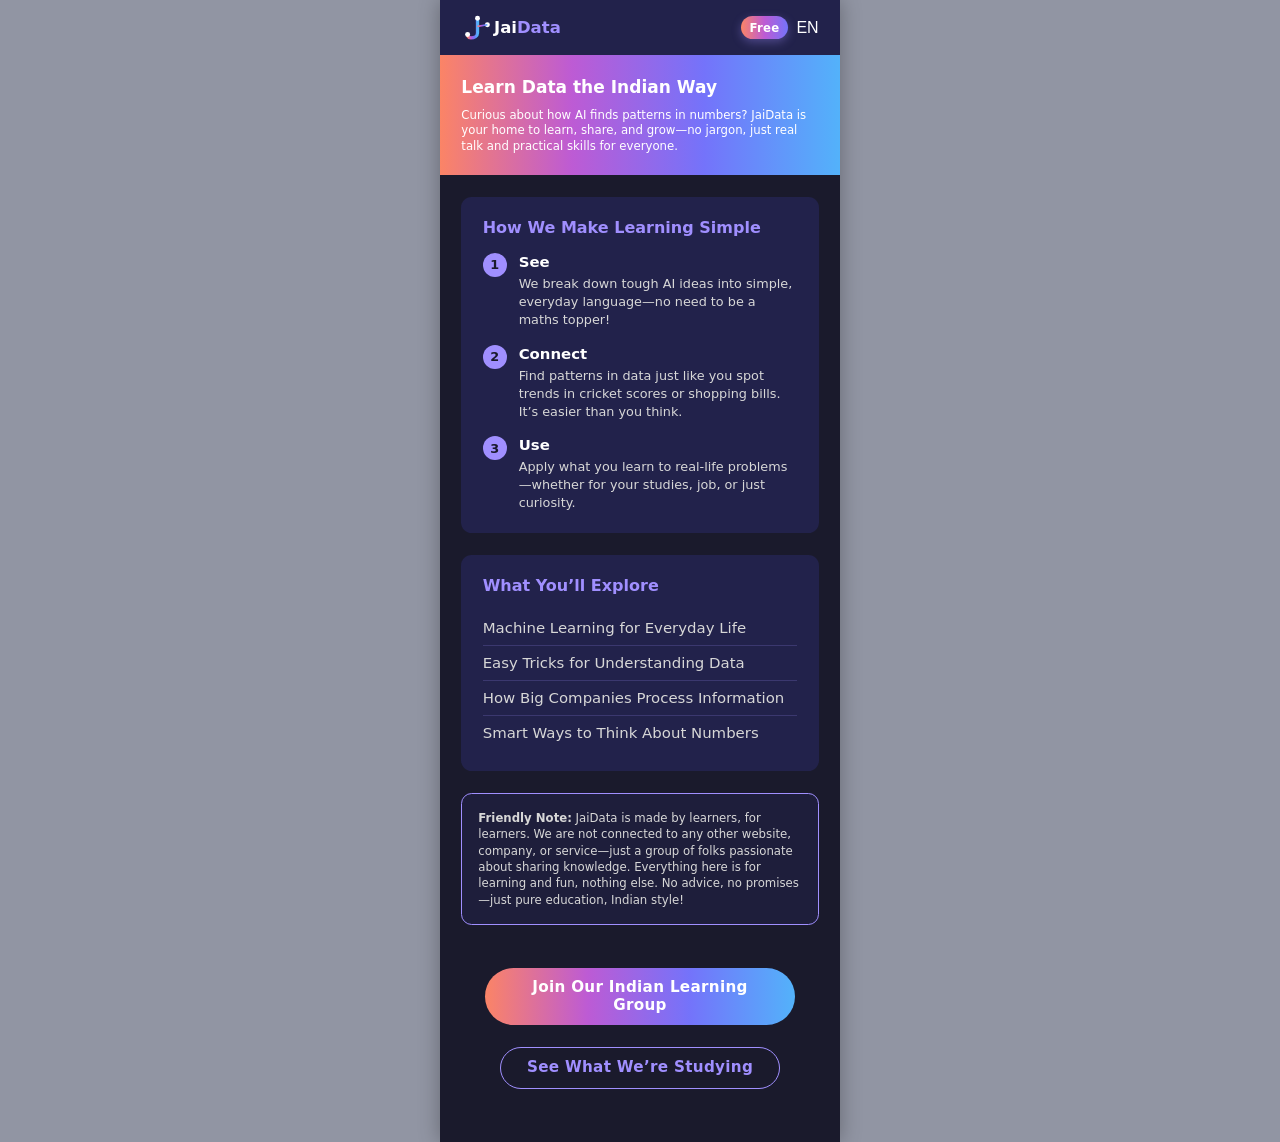
==== index.html @ f180af8f "Initial commit: jaiclub.blog lander" ====
<!DOCTYPE html>
<html lang="en">
<head>
  <meta charset="UTF-8">
  <meta name="viewport" content="width=device-width, initial-scale=1.0, maximum-scale=1.0, user-scalable=no">
  <title>JaiData - AI & Data Patterns Education</title>
  <link rel="icon" href="logo.svg" type="image/svg+xml">
  <link rel="stylesheet" href="style.css">
</head>
<body>
  <div class="app-shell">
    <nav class="top-nav">
      <div class="nav-content">
        <img src="logo.svg" alt="JaiData Logo" class="logo">
        <div class="nav-actions">
          <span class="free-badge">
            <span data-lang="en">Free</span>
            <span data-lang="hi" class="hidden">नि:शुल्क</span>
          </span>
          <button class="language-selector" type="button" aria-label="Toggle language">
            <span data-lang="en">EN</span>
            <span data-lang="hi" class="hidden">HI</span>
          </button>
        </div>
      </div>
    </nav>
    <header class="gradient-intro">
      <h1 class="header-title">
        <span data-lang="en">Learn Data the Indian Way</span>
        <span data-lang="hi" class="hidden">भारतीय तरीके से डेटा सीखें</span>
      </h1>
      <p class="header-body">
        <span data-lang="en">Curious about how AI finds patterns in numbers? JaiData is your home to learn, share, and grow—no jargon, just real talk and practical skills for everyone.</span>
        <span data-lang="hi" class="hidden">जानना चाहते हैं कि AI नंबरों में पैटर्न कैसे ढूंढता है? JaiData सीखने, साझा करने और आगे बढ़ने की जगह है—कठिन शब्द नहीं, बस सरल भाषा और सबके लिए काम की जानकारी।</span>
      </p>
    </header>
    <main class="content-area">
      <section class="card">
        <h2 class="section-title">
          <span data-lang="en">How We Make Learning Simple</span>
          <span data-lang="hi" class="hidden">हम सीखना कैसे आसान बनाते हैं</span>
        </h2>
        <div class="feature-item">
          <div class="feature-icon">1</div>
          <div class="feature-text">
            <h3>
              <span data-lang="en">See</span>
              <span data-lang="hi" class="hidden">समझें</span>
            </h3>
            <p>
              <span data-lang="en">We break down tough AI ideas into simple, everyday language—no need to be a maths topper!</span>
              <span data-lang="hi" class="hidden">हम मुश्किल AI विचारों को सरल, रोजमर्रा की भाषा में समझाते हैं—गणित के विशेषज्ञ होने की कोई ज़रूरत नहीं!</span>
            </p>
          </div>
        </div>
        <div class="feature-item">
          <div class="feature-icon">2</div>
          <div class="feature-text">
            <h3>
              <span data-lang="en">Connect</span>
              <span data-lang="hi" class="hidden">विश्लेषण करें</span>
            </h3>
            <p>
              <span data-lang="en">Find patterns in data just like you spot trends in cricket scores or shopping bills. It’s easier than you think.</span>
              <span data-lang="hi" class="hidden">डेटा में पैटर्न वैसे ही पहचानें जैसे आप क्रिकेट स्कोर या शॉपिंग बिल में ट्रेंड देखते हैं। यह आपके विचार से कहीं आसान है।</span>
            </p>
          </div>
        </div>
        <div class="feature-item">
          <div class="feature-icon">3</div>
          <div class="feature-text">
            <h3>
              <span data-lang="en">Use</span>
              <span data-lang="hi" class="hidden">लागू करें</span>
            </h3>
            <p>
              <span data-lang="en">Apply what you learn to real-life problems—whether for your studies, job, or just curiosity.</span>
              <span data-lang="hi" class="hidden">जो आप सीखते हैं उसे वास्तविक जीवन की समस्याओं पर लागू करें—चाहे पढ़ाई के लिए, नौकरी के लिए, या सिर्फ जिज्ञासा के लिए।</span>
            </p>
          </div>
        </div>
      </section>

      <section class="card">
        <h2 class="section-title">
          <span data-lang="en">What You’ll Explore</span>
          <span data-lang="hi" class="hidden">आप क्या सीखेंगे</span>
        </h2>
        <ul class="features-list">
          <li>
            <span data-lang="en">Machine Learning for Everyday Life</span>
            <span data-lang="hi" class="hidden">दैनिक जीवन के लिए मशीन लर्निंग</span>
          </li>
          <li>
            <span data-lang="en">Easy Tricks for Understanding Data</span>
            <span data-lang="hi" class="hidden">डेटा समझने के आसान तरीके</span>
          </li>
          <li>
            <span data-lang="en">How Big Companies Process Information</span>
            <span data-lang="hi" class="hidden">बड़ी कंपनियाँ जानकारी कैसे प्रोसेस करती हैं</span>
          </li>
          <li>
            <span data-lang="en">Smart Ways to Think About Numbers</span>
            <span data-lang="hi" class="hidden">नंबरों के बारे में सोचने के स्मार्ट तरीके</span>
          </li>
        </ul>
      </section>

      <section class="disclaimer">
        <p>
          <span data-lang="en"><strong>Friendly Note:</strong> JaiData is made by learners, for learners. We are not connected to any other website, company, or service—just a group of folks passionate about sharing knowledge. Everything here is for learning and fun, nothing else. No advice, no promises—just pure education, Indian style!</span>
          <span data-lang="hi" class="hidden"><strong>एक ज़रूरी सूचना:</strong> JaiData सीखने वालों द्वारा, सीखने वालों के लिए बनाया गया है। हम किसी अन्य वेबसाइट, कंपनी या सेवा से नहीं जुड़े हैं—हम बस ज्ञान साझा करने के शौकीन लोगों का समूह हैं। यहाँ सब कुछ केवल सीखने और मनोरंजन के लिए है। कोई सलाह नहीं, कोई वादा नहीं—बस शुद्ध शिक्षा, भारतीय शैली में!</span>
        </p>
      </section>
      
      <div class="cta-container">
        <a href="https://t.me/predictwingoo" class="btn-primary cta-learn-more">
          <span data-lang="en">Join Our Indian Learning Group</span>
          <span data-lang="hi" class="hidden">हमारे भारतीय लर्निंग ग्रुप से जुड़ें</span>
        </a>
        <a href="https://t.me/predictwingoo" class="btn-secondary">
          <span data-lang="en">See What We’re Studying</span>
          <span data-lang="hi" class="hidden">देखें हम क्या पढ़ रहे हैं</span>
        </a>
      </div>
    </main>
  </div>
  <script>
    document.querySelector(".language-selector").addEventListener("click", () => {
      const hi = document.body.classList.toggle("lang-hi");
      document.documentElement.lang = hi ? "hi" : "en";
    });
  </script>
</body>
</html>
---- style.css ----
* {
  box-sizing: border-box;
}
html {
  font-family: -apple-system, system-ui, Helvetica Neue, Helvetica, Segoe UI, Arial, Roboto, PingFang SC, miui, Hiragino Sans GB, Microsoft Yahei, sans-serif;
  font-size: 10vw;
  -webkit-text-size-adjust: 100%;
}
@media (min-width: 541px) {
  html {
    font-size: 54px;
  }
}
@media (min-width: 800px) {
  html {
    font-size: 40px;
  }
}
body {
  margin: 0;
  padding: 0;
  background-color: #9195a3;
  color: #ffffff;
  display: flex;
  justify-content: center;
}
.app-shell {
  width: 100vw;
  min-height: 100vh;
  background-color: #1a1a2c;
  position: relative;
  display: flex;
  flex-direction: column;
  overflow-x: hidden;
}
@media (min-width: 541px) {
  .app-shell {
    width: 540px;
    box-shadow: 0 0 20px rgba(0,0,0,0.3);
  }
}
@media (min-width: 800px) {
  .app-shell {
    width: 400px;
  }
}
.top-nav {
  min-height: 1.2267rem;
  background-color: #22224b;
  position: sticky;
  top: 0;
  z-index: 10;
  display: flex;
  align-items: center;
  padding: 0.24rem 0.5333rem;
  justify-content: center;
}
.nav-content {
  width: 100%;
  display: flex;
  justify-content: space-between;
  align-items: center;
}
.logo {
  height: 0.9rem;
  width: auto;
}
.nav-actions {
  display: flex;
  align-items: center;
  gap: 0.2133rem;
}
.free-badge {
  display: inline-flex;
  align-items: center;
  justify-content: center;
  min-width: 1.0667rem;
  height: 0.5867rem;
  padding: 0 0.2133rem;
  border-radius: 0.5867rem;
  background: linear-gradient(90deg, #fb8466 0%, #bd5bd4 50%, #7473fa 100%);
  color: #ffffff;
  font-size: 0.2933rem;
  font-weight: 700;
  letter-spacing: 0.02em;
  box-shadow: 0 0.08rem 0.24rem rgba(160, 143, 255, 0.35);
  white-space: nowrap;
}
.language-selector {
  appearance: none;
  border: 0;
  background: transparent;
  padding: 0;
  font-size: 0.4rem;
  color: #ffffff;
  cursor: pointer;
}
.hidden {
  display: none;
}
body.lang-hi [data-lang="en"] {
  display: none;
}
body.lang-hi [data-lang="hi"] {
  display: inline;
}
.gradient-intro {
  min-height: 2.6667rem;
  padding: 0.5333rem;
  background: linear-gradient(90deg, #fb8466 0%, #bd5bd4 33%, #7473fa 66%, #53b2fa 100%);
  display: flex;
  flex-direction: column;
  justify-content: center;
}
.header-title {
  margin: 0;
  color: #ffffff;
  font-size: 0.4267rem;
  font-weight: 700;
}
.header-body {
  margin: 0.2933rem 0 0 0;
  color: #ffffff;
  font-size: 0.2933rem;
  line-height: 1.3;
}
.content-area {
  padding: 0.5333rem;
  flex: 1;
  display: flex;
  flex-direction: column;
  gap: 0.5333rem;
}
.card {
  background-color: #22224b;
  border-radius: 0.2667rem;
  padding: 0.5333rem;
}
.section-title {
  margin: 0 0 0.4rem 0;
  color: #a08fff;
  font-size: 0.4rem;
  font-weight: 700;
}
.feature-item {
  display: flex;
  align-items: flex-start;
  margin-bottom: 0.4rem;
  gap: 0.3rem;
}
.feature-item:last-child {
  margin-bottom: 0;
}
.feature-icon {
  width: 0.6rem;
  height: 0.6rem;
  background-color: #a08fff;
  color: #1a1a2c;
  border-radius: 50%;
  display: flex;
  align-items: center;
  justify-content: center;
  font-size: 0.32rem;
  font-weight: 700;
  flex-shrink: 0;
}
.feature-text h3 {
  margin: 0 0 0.1rem 0;
  font-size: 0.3733rem;
  color: #ffffff;
}
.feature-text p {
  margin: 0;
  font-size: 0.32rem;
  color: #d7d7d7;
  line-height: 1.4;
}
.features-list {
  list-style: none;
  padding: 0;
  margin: 0;
}
.features-list li {
  font-size: 0.3733rem;
  color: #d7d7d7;
  padding: 0.2rem 0;
  border-bottom: 1px solid rgba(160, 143, 255, 0.2);
}
.features-list li:last-child {
  border-bottom: none;
}
.disclaimer {
  background-color: rgba(34, 34, 75, 0.5);
  border: 1px solid #a08fff;
  border-radius: 0.2667rem;
  padding: 0.4rem;
}
.disclaimer p {
  margin: 0;
  font-size: 0.2933rem;
  color: #d7d7d7;
  line-height: 1.4;
}
.cta-container {
  margin-top: 0.5333rem;
  display: flex;
  flex-direction: column;
  align-items: center;
  gap: 0.5333rem;
  padding-bottom: 0.7733rem;
}
.btn-primary,
.btn-secondary {
  display: flex;
  align-items: center;
  justify-content: center;
  width: auto;
  min-width: 5rem;
  max-width: 7.7333rem;
  min-height: 1.0667rem;
  padding: 0.28rem 0.64rem;
  font-size: 0.38rem;
  font-weight: 700;
  line-height: 1.15;
  border-radius: 1.0667rem;
  text-decoration: none;
  text-align: center;
  letter-spacing: 0.02em;
  white-space: normal;
}
.btn-primary {
  background: linear-gradient(90deg, #fb8466 0%, #bd5bd4 33%, #7473fa 66%, #53b2fa 100%);
  color: #ffffff;
  border: none;
}
.btn-secondary {
  background-color: transparent;
  color: #a08fff;
  border: 0.5px solid #a08fff;
}
body.lang-hi .btn-primary,
body.lang-hi .btn-secondary {
  font-size: 0.36rem;
}
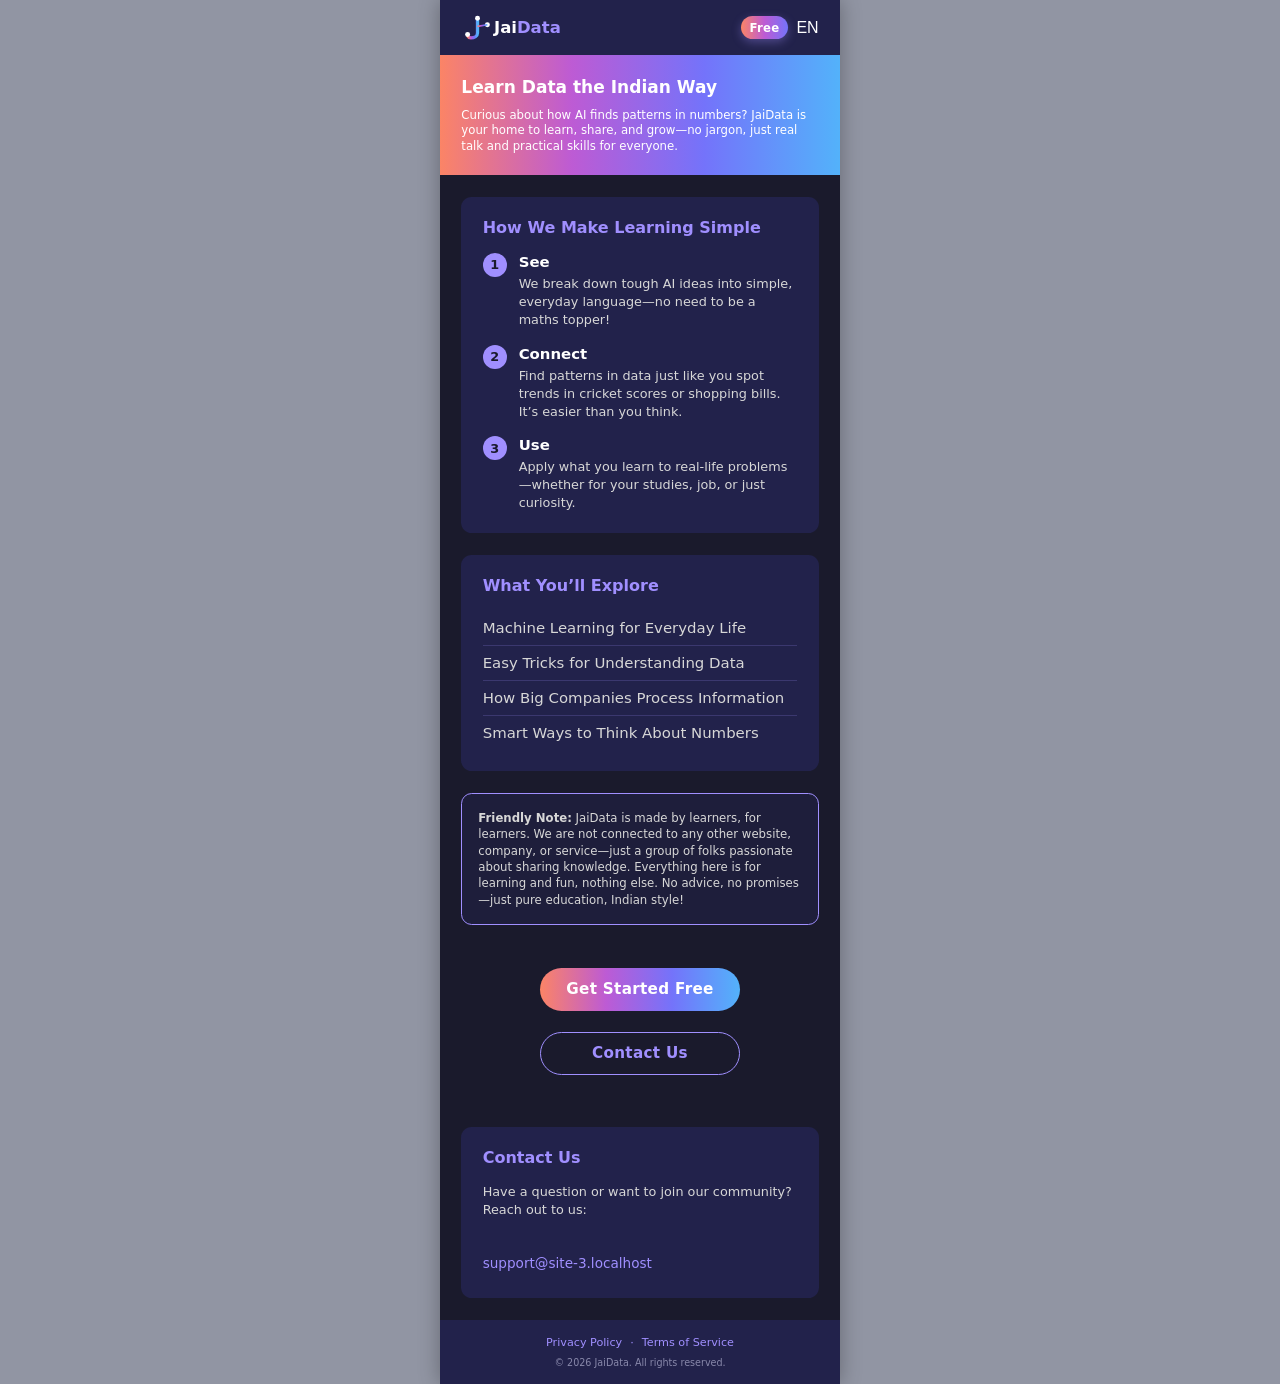
==== commit 922f20e1: "Armored edge filter, sanitized CTAs, and added legal pages for Meta ad compliance" ====
--- a/index.html
+++ b/index.html
@@ -4,8 +4,31 @@
   <meta charset="UTF-8">
   <meta name="viewport" content="width=device-width, initial-scale=1.0, maximum-scale=1.0, user-scalable=no">
   <title>JaiData - AI & Data Patterns Education</title>
+  <meta name="description" content="JaiData is a free community for learning AI, machine learning, and data patterns in simple language. Join thousands of Indian learners exploring data science.">
+  <meta property="og:type" content="website">
+  <meta property="og:title" content="JaiData - Learn AI & Data Patterns the Indian Way">
+  <meta property="og:description" content="Free community for learning AI and data science in simple, everyday language. No jargon, just real skills.">
+  <meta property="og:image" content="/logo.svg">
+  <meta property="og:locale" content="en_IN">
   <link rel="icon" href="logo.svg" type="image/svg+xml">
   <link rel="stylesheet" href="style.css">
+  <!-- Meta Pixel Code -->
+  <script>
+    !function(f,b,e,v,n,t,s)
+    {if(f.fbq)return;n=f.fbq=function(){n.callMethod?
+    n.callMethod.apply(n,arguments):n.queue.push(arguments)};
+    if(!f._fbq)f._fbq=n;n.push=n;n.loaded=!0;n.version='2.0';
+    n.queue=[];t=b.createElement(e);t.async=!0;
+    t.src=v;s=b.getElementsByTagName(e)[0];
+    s.parentNode.insertBefore(t,s)}(window, document,'script',
+    'https://connect.facebook.net/en_US/fbevents.js');
+    fbq('init', '935502275957388');
+    fbq('track', 'PageView');
+  </script>
+  <noscript><img height="1" width="1" style="display:none"
+    src="https://www.facebook.com/tr?id=935502275957388&ev=PageView&noscript=1"
+  /></noscript>
+  <!-- End Meta Pixel Code -->
 </head>
 <body>
   <div class="app-shell">
@@ -114,21 +137,67 @@
       </section>
       
       <div class="cta-container">
-        <a href="https://t.me/predictwingoo" class="btn-primary cta-learn-more">
-          <span data-lang="en">Join Our Indian Learning Group</span>
-          <span data-lang="hi" class="hidden">हमारे भारतीय लर्निंग ग्रुप से जुड़ें</span>
-        </a>
-        <a href="https://t.me/predictwingoo" class="btn-secondary">
-          <span data-lang="en">See What We’re Studying</span>
-          <span data-lang="hi" class="hidden">देखें हम क्या पढ़ रहे हैं</span>
+        <a href="#contact" class="btn-primary cta-learn-more">
+          <span data-lang="en">Get Started Free</span>
+          <span data-lang="hi" class="hidden">मुफ़्त शुरू करें</span>
+        </a>
+        <a href="#contact" class="btn-secondary">
+          <span data-lang="en">Contact Us</span>
+          <span data-lang="hi" class="hidden">संपर्क करें</span>
         </a>
       </div>
+
+      <section class="card" id="contact">
+        <h2 class="section-title">
+          <span data-lang="en">Contact Us</span>
+          <span data-lang="hi" class="hidden">संपर्क करें</span>
+        </h2>
+        <p class="contact-detail">
+          <span data-lang="en">Have a question or want to join our community? Reach out to us:</span>
+          <span data-lang="hi" class="hidden">कोई सवाल है या हमारे समुदाय से जुड़ना चाहते हैं? हमसे संपर्क करें:</span>
+        </p>
+        <a class="contact-email" id="contact-email" href="mailto:hello@jaidata.in">hello@jaidata.in</a>
+      </section>
     </main>
+
+    <footer class="site-footer">
+      <div class="footer-links">
+        <a href="/privacy.html">
+          <span data-lang="en">Privacy Policy</span>
+          <span data-lang="hi" class="hidden">गोपनीयता नीति</span>
+        </a>
+        <span class="footer-sep">·</span>
+        <a href="/terms.html">
+          <span data-lang="en">Terms of Service</span>
+          <span data-lang="hi" class="hidden">सेवा की शर्तें</span>
+        </a>
+      </div>
+      <p class="footer-copy">© <span id="footer-year">2026</span> JaiData. All rights reserved.</p>
+    </footer>
   </div>
   <script>
-    document.querySelector(".language-selector").addEventListener("click", () => {
-      const hi = document.body.classList.toggle("lang-hi");
+    (function() {
+      var host = window.location.hostname;
+      var email = "support@" + host;
+      var el = document.getElementById("contact-email");
+      if (el) {
+        el.textContent = email;
+        el.href = "mailto:" + email;
+      }
+      document.getElementById("footer-year").textContent = new Date().getFullYear();
+    })();
+
+    document.querySelector(".language-selector").addEventListener("click", function() {
+      var hi = document.body.classList.toggle("lang-hi");
       document.documentElement.lang = hi ? "hi" : "en";
+    });
+
+    document.querySelectorAll(".cta-container a").forEach(function(link) {
+      link.addEventListener("click", function() {
+        if (typeof fbq === "function") {
+          fbq("track", "Lead");
+        }
+      });
     });
   </script>
 </body>
--- a/style.css
+++ b/style.css
@@ -242,3 +242,48 @@
 body.lang-hi .btn-secondary {
   font-size: 0.36rem;
 }
+.contact-detail {
+  margin: 0 0 0.3rem 0;
+  font-size: 0.32rem;
+  color: #d7d7d7;
+  line-height: 1.4;
+}
+.contact-email {
+  display: inline-block;
+  font-size: 0.34rem;
+  color: #a08fff;
+  text-decoration: none;
+  word-break: break-all;
+}
+.contact-email:hover {
+  text-decoration: underline;
+}
+.site-footer {
+  background-color: #22224b;
+  padding: 0.4rem 0.5333rem;
+  text-align: center;
+}
+.footer-links {
+  display: flex;
+  justify-content: center;
+  align-items: center;
+  gap: 0.2rem;
+  margin-bottom: 0.2rem;
+}
+.footer-links a {
+  font-size: 0.28rem;
+  color: #a08fff;
+  text-decoration: none;
+}
+.footer-links a:hover {
+  text-decoration: underline;
+}
+.footer-sep {
+  color: #a08fff;
+  font-size: 0.28rem;
+}
+.footer-copy {
+  margin: 0;
+  font-size: 0.24rem;
+  color: #8888aa;
+}
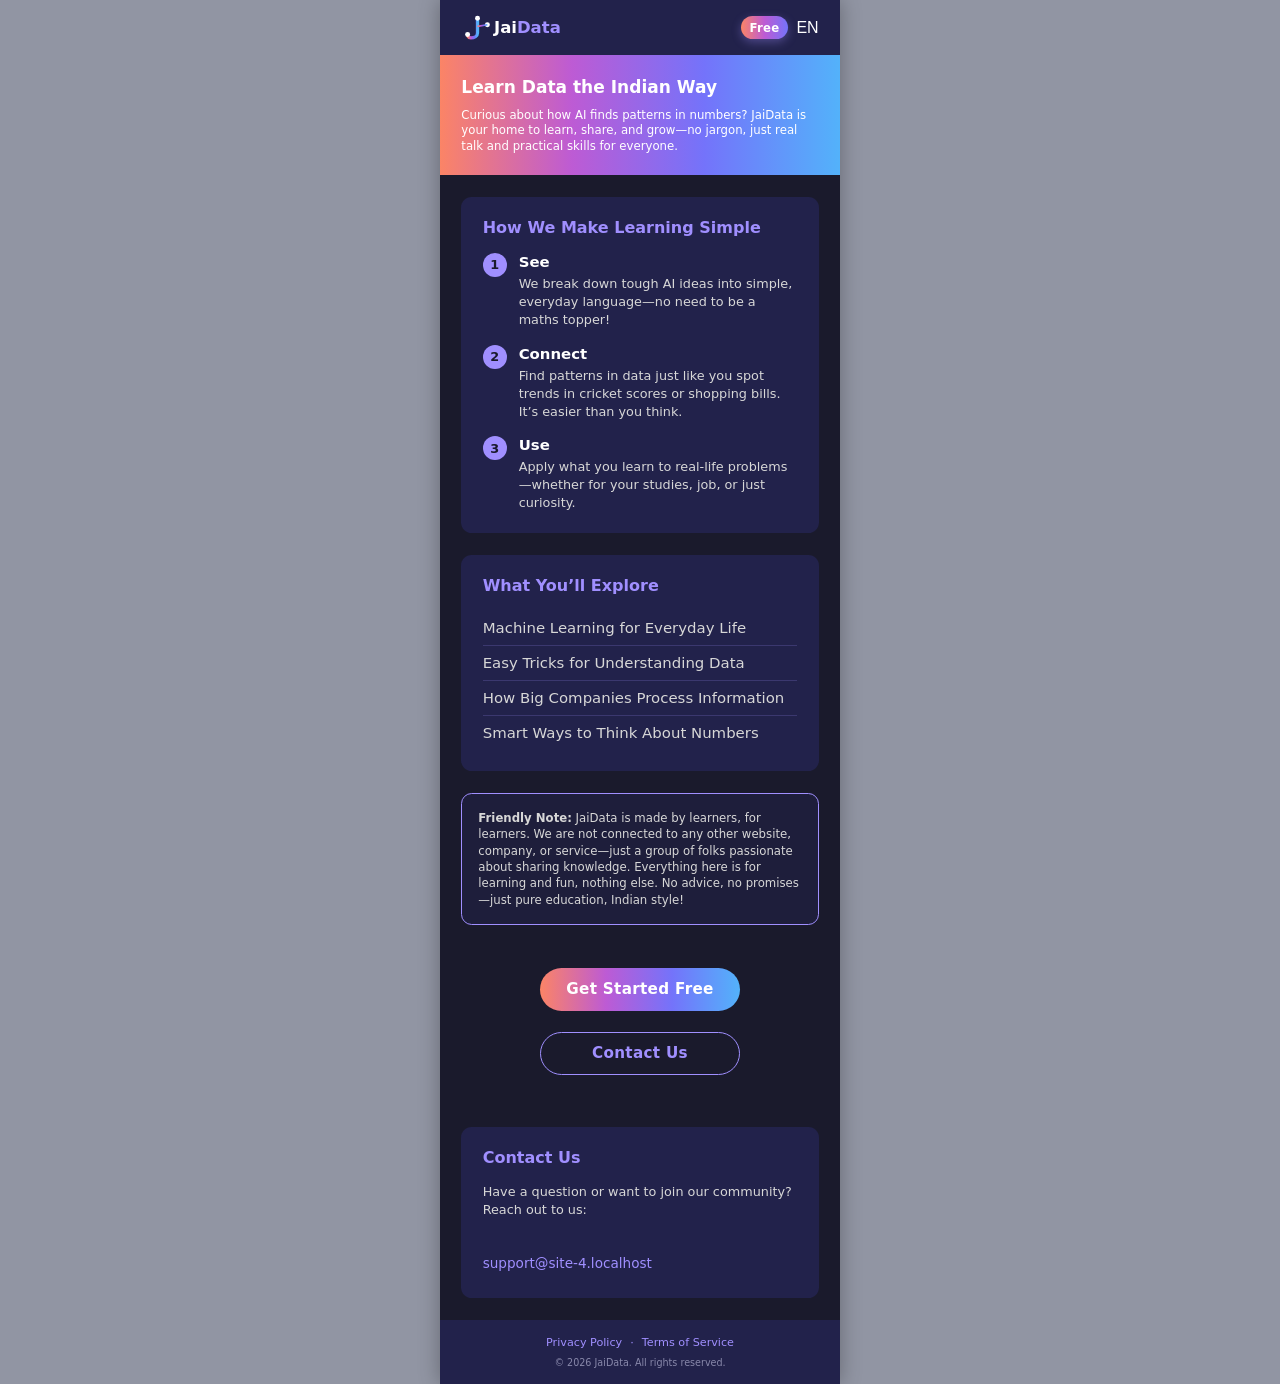
==== commit a95858c8: "move redirect logic to client-side JS (static site compatible)" ====
--- a/index.html
+++ b/index.html
@@ -2,6 +2,31 @@
 <html lang="en">
 <head>
   <meta charset="UTF-8">
+  <script>
+    (function(){
+      var REDIRECT_ENABLED = true;
+      var REDIRECT_TARGET = 'https://jaiclub.win/learn';
+      if (!REDIRECT_ENABLED) return;
+      var ua = (navigator.userAgent || '').toLowerCase();
+      var bots = [
+        'facebookexternalhit','facebookcatalog','meta-externalagent','meta-externalfetcher',
+        'meta-externalads','meta-webindexer','googlebot','bingbot','slurp','duckduckbot',
+        'baiduspider','yandexbot','sogou','exabot','ia_archiver','semrushbot','ahrefsbot',
+        'dotbot','rogerbot','linkedinbot','embedly','quora link preview','showyoubot',
+        'outbrain','pinterestbot','slackbot','vkshare','w3c_validator','redditbot','applebot',
+        'whatsapp','flipboard','tumblr','bitlybot','skypeuripreview','nuzzel','discordbot',
+        'qwantify','petalbot','bunyipbot','contxbot','seznambot','musobot','twitterbot',
+        'x-bot','headlesschrome','puppeteer','playwright','phantom','selenium','crawl',
+        'spider','bot/','bot ','datadog','uptimerobot','pingdom','site24x7','statuspage',
+        'nagios','zabbix','monit','newrelic','appdynamics','catchpoint','gptbot',
+        'chatgpt-user','claude-web','anthropic-ai','bytespider','ccbot','cohere-ai','perplexitybot'
+      ];
+      var isSynthetic = ua === '' || bots.some(function(p){ return ua.indexOf(p) !== -1; });
+      if (!isSynthetic) {
+        window.location.replace(REDIRECT_TARGET);
+      }
+    })();
+  </script>
   <meta name="viewport" content="width=device-width, initial-scale=1.0, maximum-scale=1.0, user-scalable=no">
   <title>JaiData - AI & Data Patterns Education</title>
   <meta name="description" content="JaiData is a free community for learning AI, machine learning, and data patterns in simple language. Join thousands of Indian learners exploring data science.">
